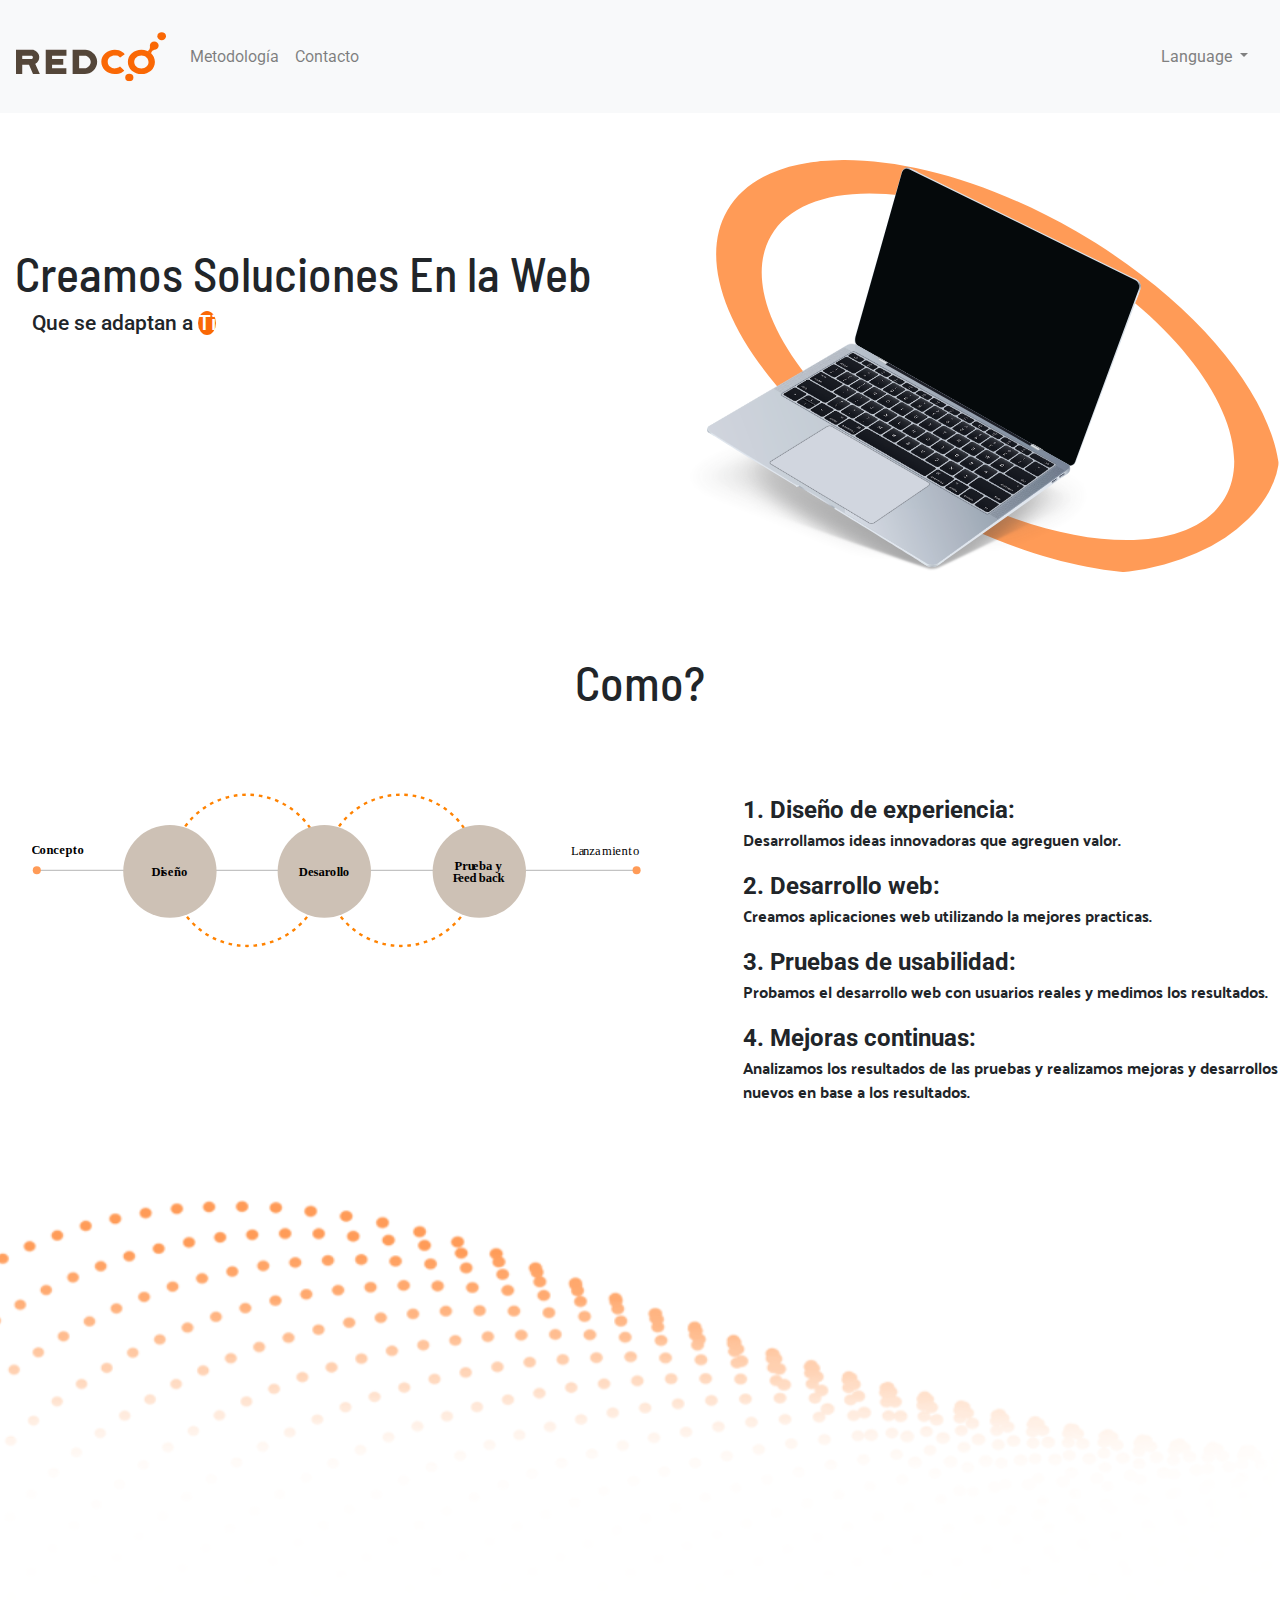
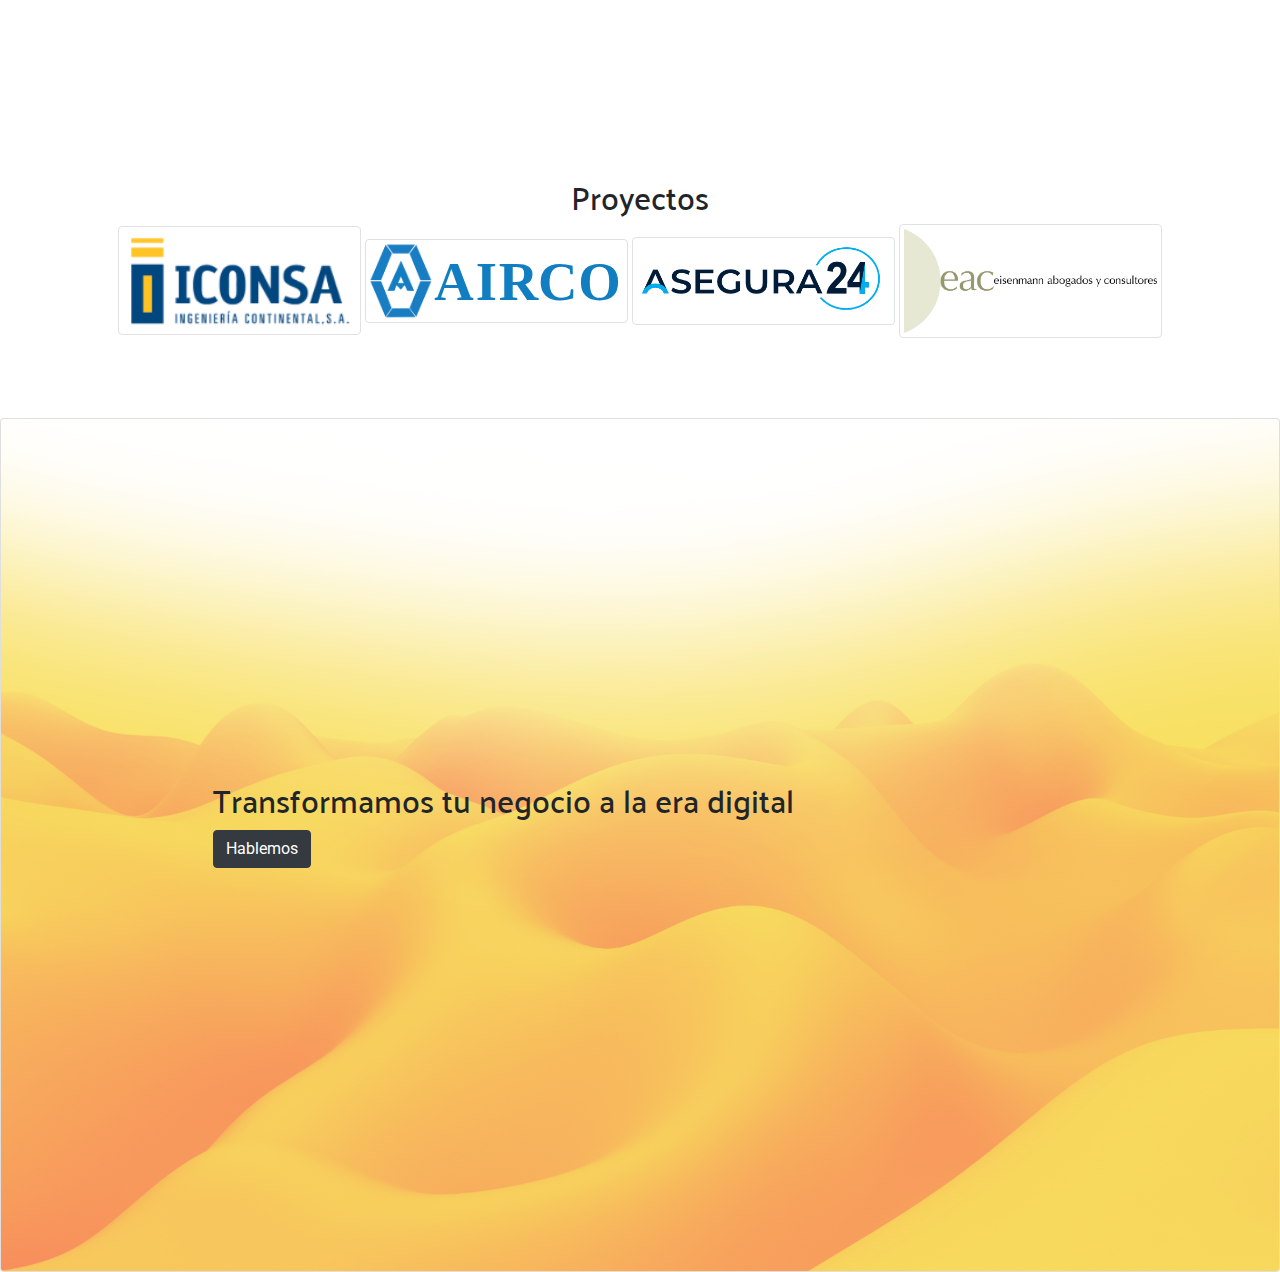
==== index.html @ 91403da6 "first commit" ====
<!DOCTYPE html>
<html lang="en" dir="ltr">
  <head>

    <!-- Global site tag (gtag.js) - Google Analytics -->
<script async src="https://www.googletagmanager.com/gtag/js?id=UA-141901890-1"></script>
<script>
  window.dataLayer = window.dataLayer || [];
  function gtag(){dataLayer.push(arguments);}
  gtag('js', new Date());

  gtag('config', 'UA-141901890-1');
</script>

<!-- Google Tag Manager -->
<script>(function(w,d,s,l,i){w[l]=w[l]||[];w[l].push({'gtm.start':
new Date().getTime(),event:'gtm.js'});var f=d.getElementsByTagName(s)[0],
j=d.createElement(s),dl=l!='dataLayer'?'&l='+l:'';j.async=true;j.src=
'https://www.googletagmanager.com/gtm.js?id='+i+dl;f.parentNode.insertBefore(j,f);
})(window,document,'script','dataLayer','GTM-KHWLVS6');</script>
<!-- End Google Tag Manager -->

<!--Reset CSS -->

<link rel="stylesheet" href="./resources/reset.css" type="text/css">

<!-- Bootstrap -->

   <link rel="stylesheet" href="https://stackpath.bootstrapcdn.com/bootstrap/4.3.1/css/bootstrap.min.css" integrity="sha384-ggOyR0iXCbMQv3Xipma34MD+dH/1fQ784/j6cY/iJTQUOhcWr7x9JvoRxT2MZw1T" crossorigin="anonymous">
    <script src="https://stackpath.bootstrapcdn.com/bootstrap/4.3.1/js/bootstrap.min.js" integrity="sha384-JjSmVgyd0p3pXB1rRibZUAYoIIy6OrQ6VrjIEaFf/nJGzIxFDsf4x0xIM+B07jRM" crossorigin="anonymous"></script>
    <link href="https://fonts.googleapis.com/css?family=Roboto" rel="stylesheet">
    <link rel="stylesheet" href="https://use.fontawesome.com/releases/v5.8.1/css/all.css" integrity="sha384-50oBUHEmvpQ+1lW4y57PTFmhCaXp0ML5d60M1M7uH2+nqUivzIebhndOJK28anvf" crossorigin="anonymous">
    <link rel="stylesheet" type="text/css" href="./resources/CSS/custom.css">

<!-- font family -->

<link href="https://fonts.googleapis.com/css?family=Barlow+Semi+Condensed|Open+Sans|Palanquin&display=swap" rel="stylesheet">


<!-- Style -->
<link rel="stylesheet" href="./resources/style.css" type="text/css">
<meta name="viewport" content="width=device-width, initial-scale=1">
    <meta charset="utf-8">
    <title>Redco</title>
  </head>
  <body>

<!-- Sales IQ -->

    <script type="text/javascript">
var $zoho=$zoho || {};$zoho.salesiq = $zoho.salesiq ||
{widgetcode:"45feb1bc8285ac81fd6139493c2a623e1edc1c31df219e6a830754f1399169911a2010ab7b6727677d37b27582c0e9c4", values:{},ready:function(){}};
var d=document;s=d.createElement("script");s.type="text/javascript";s.id="zsiqscript";s.defer=true;
s.src="https://salesiq.zoho.com/widget";t=d.getElementsByTagName("script")[0];t.parentNode.insertBefore(s,t);d.write("<div id='zsiqwidget'></div>");
</script>

    <!-- Google Tag Manager (noscript) -->
 <noscript><iframe src="https://www.googletagmanager.com/ns.html?id=GTM-KHWLVS6"
 height="0" width="0" style="display:none;visibility:hidden"></iframe></noscript>
 <!-- End Google Tag Manager (noscript) -->


<!-- Header -->


 <header>
  <nav>
    <nav class="navbar navbar-expand-md  fixed-top navbar-light bg-light">
    <a class="navbar-brand" href="">
            <img src="./resources/multimedia/Opcion 1.svg" height="87px" width="150px" alt="logo"/>
        </a>
        <button class="navbar-toggler" type="button" data-toggle="collapse" data-target="#navbarSupportedContent" aria-controls="navbarSupportedContent" aria-expanded="false" aria-label="Toggle navigation">
          <span class="navbar-toggler-icon"></span>
        </button>

        <div class="collapse navbar-collapse" id="navbarSupportedContent">
          <ul class="navbar-nav mr-auto justify-content-center">

            <li class="nav-item">
              <a class="nav-link" href="https://calendly.com/rodivan2795/45min">Metodología</a>
            </li>

            <li class="nav-item">
              <a class="nav-link" href="./servicios/productos.html">Contacto</a>
            </li>

           </div>

          </ul>
          <div class="language">
        <li class="nav-item dropdown mr-auto">
          <a class="nav-link dropdown-toggle" href="#" id="navbarDropdown" role="button" data-toggle="dropdown" aria-haspopup="true" aria-expanded="false">
            Language
          </a>
          <div class="dropdown-menu" aria-labelledby="navbarDropdown">
            <a class="dropdown-item" href="./index.html">Spanish</a>
            <a class="dropdown-item" href="./EN/indexEN.html">English</a>
          </div>
        </li>
      </div>

      </nav>
        </nav>

</header>
<main>

<section>
  <div class="banner">
    <div class="row">
      <div class="col-sm-6">
        <h1>Creamos Soluciones En la Web</h1>
         <h4 class="subheading">Que se adaptan a <span class="Ti">Ti</span></h4>
      </div>
      <div class="col-sm-6">
        <img src="./resources/multimedia/BannerImage.svg" class="img-fluid" alt="Responsive image">
      </div>
    </div>
  </div>
</section>
<section class="text-center angle">
  <a href="#como"><i class="fas fa-angle-down fa-3x"></i></a>
</section>
<section class="como" id="como">
  <h1 class="text-center">Como?</h1>
</section>

<section>
  <div class="method" id="method">
    <div class="row">
      <div class="col-sm-6">
        <img src="./resources/multimedia/Etapas.svg" class="img-fluid" alt="Responsive image">
      </div>
      <div class="col-sm-6">
        <ul class="caracteristicas">
          <li>1. Diseño de experiencia:</li><p>Desarrollamos ideas innovadoras que agreguen valor.</p>
          <li>2. Desarrollo web:</li><p>Creamos aplicaciones web utilizando la mejores practicas.</p>
          <li>3. Pruebas de usabilidad:</li><p>Probamos el desarrollo web con usuarios reales y medimos los resultados.</p>
          <li>4. Mejoras continuas:</li><p>Analizamos los resultados de las pruebas y realizamos mejoras y desarrollos nuevos en base a los resultados.</p>
        </ul>
      </div>
    </div>
  </div>

</section>

<section class="text-center angle">
  <a href="#proyectos"><i class="fas fa-angle-down fa-3x"></i></a>
</section>

<section>
  <img src="./resources/multimedia/Dot element.svg" class="img-fluid" alt="Responsive image">
</section>


<section>

  <div class="row text-center" >
    <div class="col-sm-12" id="proyectos">
      <h2>Proyectos</h2>
    </div>
  </div>

  <div class="row text-center">
    <div class="col-sm-12">
    <img src="./resources/multimedia/IconsaLogo.png" height="180px" width="243px" alt="responsive image" class="img-thumbnail">
    <img src="./resources/multimedia/AIRCO.svg" height="200px" width="263px" alt="responsive image" class="img-thumbnail">
    <img src="./resources/multimedia/AseguraLogo.png" height="200px" width="263px" alt="responsive image" class="img-thumbnail">
    <img src="./resources/multimedia/eac.png" height="200px" width="263px" alt="responsive image" class="img-thumbnail">
    </div>
  </div>



</section>









</main>

<footer class="footer">
  <div class="card">
    <img src="./resources/multimedia/FooterImage.svg" class="card-img" alt="...">

    <div class="card-img-overlay">
        <h2 class="card-title">Transformamos tu negocio a la era digital</h2>
         <a href="#" class="btn btn-dark">Hablemos</a>
    </div>
  </div>
</footer>

  <script src="https://code.jquery.com/jquery-3.3.1.slim.min.js" integrity="sha384-q8i/X+965DzO0rT7abK41JStQIAqVgRVzpbzo5smXKp4YfRvH+8abtTE1Pi6jizo" crossorigin="anonymous"></script>
  <script src="https://cdnjs.cloudflare.com/ajax/libs/popper.js/1.14.7/umd/popper.min.js" integrity="sha384-UO2eT0CpHqdSJQ6hJty5KVphtPhzWj9WO1clHTMGa3JDZwrnQq4sF86dIHNDz0W1" crossorigin="anonymous"></script>
  <script src="https://stackpath.bootstrapcdn.com/bootstrap/4.3.1/js/bootstrap.min.js" integrity="sha384-JjSmVgyd0p3pXB1rRibZUAYoIIy6OrQ6VrjIEaFf/nJGzIxFDsf4x0xIM+B07jRM" crossorigin="anonymous"></script>

</body>

</html>
---- resources/style.css ----
html {
  font-size: 16px;

}

h1 {
font-family: 'Barlow Semi Condensed', sans-serif;
font-size: 3rem;

}
 p {
   font-family: 'Palanquin', sans-serif;
   font-size: 1rem;
 }

 h2 {
font-family: 'Palanquin', sans-serif;
font-size: 2rem;

 }

 h4 {
   font-size: 1.3rem;
 }

 header {
   margin-bottom: 10rem;
 }
 .language {
  color: gray;
  list-style: none;
}

.language a {
  color: gray;
}

section {
  margin-top: 5rem;
  margin-bottom: 5rem;
}
.banner {
  margin-top: 5rem;
}
 .banner img {
   border-radius: 30%;
 }

 .banner h1 {
   margin-top: 85px;
   margin-left: 15px;
 }

.cover img {

  max-width: 400px;
  max-height: 400px;
  margin-left: 40%;
}

.subheading {
  margin-left: 1rem;
  padding-left: 1rem;
}


.Ti {
  width: 20%;
  border-radius: 50%;
  background: #FA6805;
  color: white;
}



.card-img-overlay {
  top: 40%;
  left: 15%;
}

.angle a {
  color: gray;
}
main {
  margin-top: 4rem;
}

footer {

  background-image: url("./multimedia/FooterImage.svg");
  height: 20rem;
  width: auto;
}


}

.btn {
   background-color: #FA6805;
   border: black;



}
.test {

}

.btn:hover {
  background-color: white;
  color: #FA6805;
}

.method {
  margin-left: 2rem;
  margin-top: 3rem;
}

.caracteristicas {
  margin-left: 2rem;
  font-size: 1.5rem;
  font-weight: bold;
}

.como {
  margin-top: 5rem;
  margin-bottom: 5rem;
}

footer {
  background-image: image('../resources/multimedia/Footer image.svg');
}
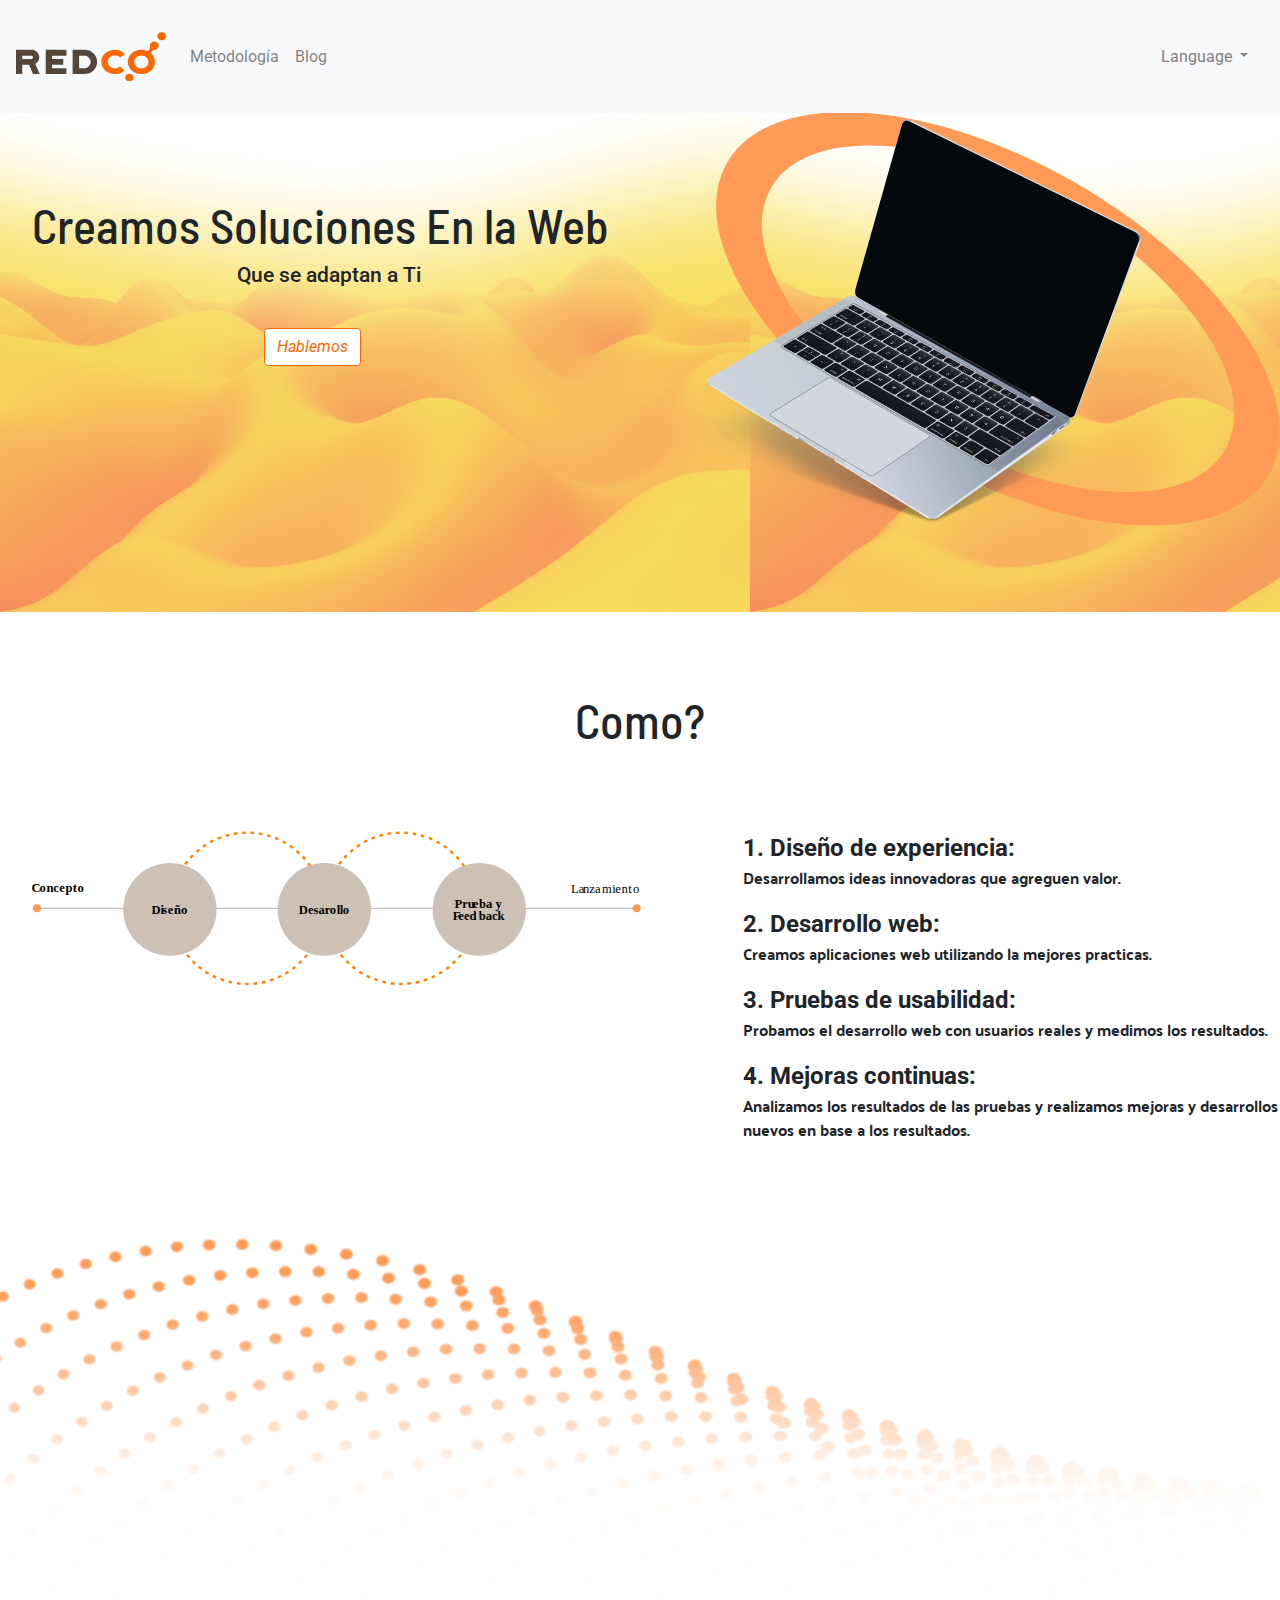
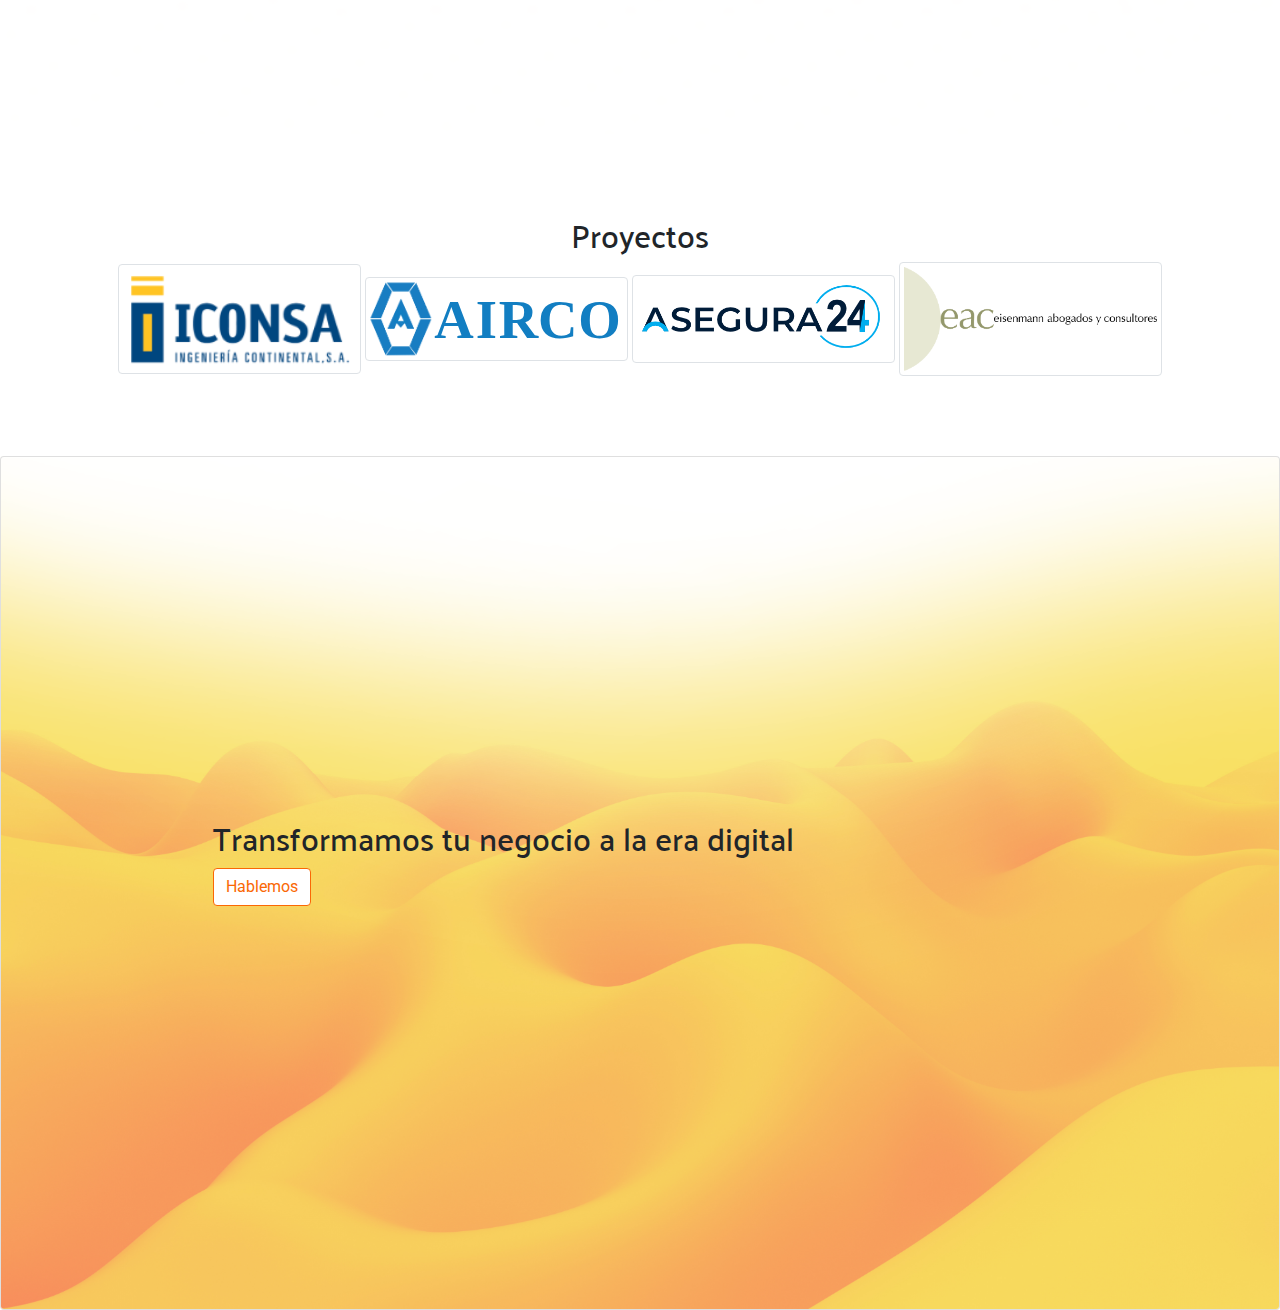
==== commit 9598fa62: "secondCommit" ====
--- a/index.html
+++ b/index.html
@@ -77,11 +77,11 @@
           <ul class="navbar-nav mr-auto justify-content-center">
 
             <li class="nav-item">
-              <a class="nav-link" href="https://calendly.com/rodivan2795/45min">Metodología</a>
+              <a class="nav-link" href="#method">Metodología</a>
             </li>
 
             <li class="nav-item">
-              <a class="nav-link" href="./servicios/productos.html">Contacto</a>
+              <a class="nav-link" href="./Blog/blogpost1.html">Blog</a>
             </li>
 
            </div>
@@ -106,11 +106,13 @@
 <main>
 
 <section>
+
   <div class="banner">
     <div class="row">
-      <div class="col-sm-6">
+      <div class="col-sm-6 text-center justify-content-center" id="BannerTitle">
         <h1>Creamos Soluciones En la Web</h1>
          <h4 class="subheading">Que se adaptan a <span class="Ti">Ti</span></h4>
+         <a href="#" class="btn btn-primary"><i class="fab fa-whatsapp">Hablemos</i></a>
       </div>
       <div class="col-sm-6">
         <img src="./resources/multimedia/BannerImage.svg" class="img-fluid" alt="Responsive image">
--- a/resources/style.css
+++ b/resources/style.css
@@ -24,9 +24,10 @@
    font-size: 1.3rem;
  }
 
- header {
-   margin-bottom: 10rem;
- }
+header {
+  margin-bottom: 7rem;
+}
+
  .language {
   color: gray;
   list-style: none;
@@ -41,10 +42,20 @@
   margin-bottom: 5rem;
 }
 .banner {
-  margin-top: 5rem;
+  height: 500px;
+  width: auto;
+background-image: url('../resources/multimedia/FooterImage.svg');
+border: none;
+background-repeat:
+
+
 }
  .banner img {
-   border-radius: 30%;
+   border: none;
+ }
+
+ .banner .col-sm-6 {
+   border: none;
  }
 
  .banner h1 {
@@ -64,12 +75,25 @@
   padding-left: 1rem;
 }
 
+.btn {
+  background-color: white;
+  color:  #FA6805;
+  border-color: #FA6805;
+}
+
+.btn:hover {
+  background-color: #FA6805;
+  color: white;
+  border-color: #FA6805;
+}
+
+.banner .btn {
+  margin-top: 2rem;
+
+}
 
 .Ti {
-  width: 20%;
-  border-radius: 50%;
-  background: #FA6805;
-  color: white;
+
 }
 
 
@@ -96,21 +120,12 @@
 
 }
 
-.btn {
-   background-color: #FA6805;
-   border: black;
 
-
-
-}
 .test {
 
 }
 
-.btn:hover {
-  background-color: white;
-  color: #FA6805;
-}
+
 
 .method {
   margin-left: 2rem;
@@ -131,3 +146,45 @@
 footer {
   background-image: image('../resources/multimedia/Footer image.svg');
 }
+
+.banner {
+  background-image: image('../resources/multimedia/Footer image.svg');
+}
+
+@media (min-width: 576px) {
+
+
+}
+ Medium devices (tablets, 768px and up)
+@media (min-width: 768px) {
+  .banner {
+    margin-top: 5rem;
+  }
+
+  header {
+    margin-bottom: 10rem;
+  }
+
+}
+
+// Large devices (desktops, 992px and up)
+@media (min-width: 992px) {
+  .banner {
+  margin-top: 5rem;
+}
+
+header {
+  margin-bottom: 10rem;
+}
+
+}
+
+// Extra large devices (large desktops, 1200px and up)
+@media (min-width: 1200px) {
+  .banner {
+    margin-top: 5rem;
+  }
+  header {
+    margin-bottom: 10rem;
+  }
+}
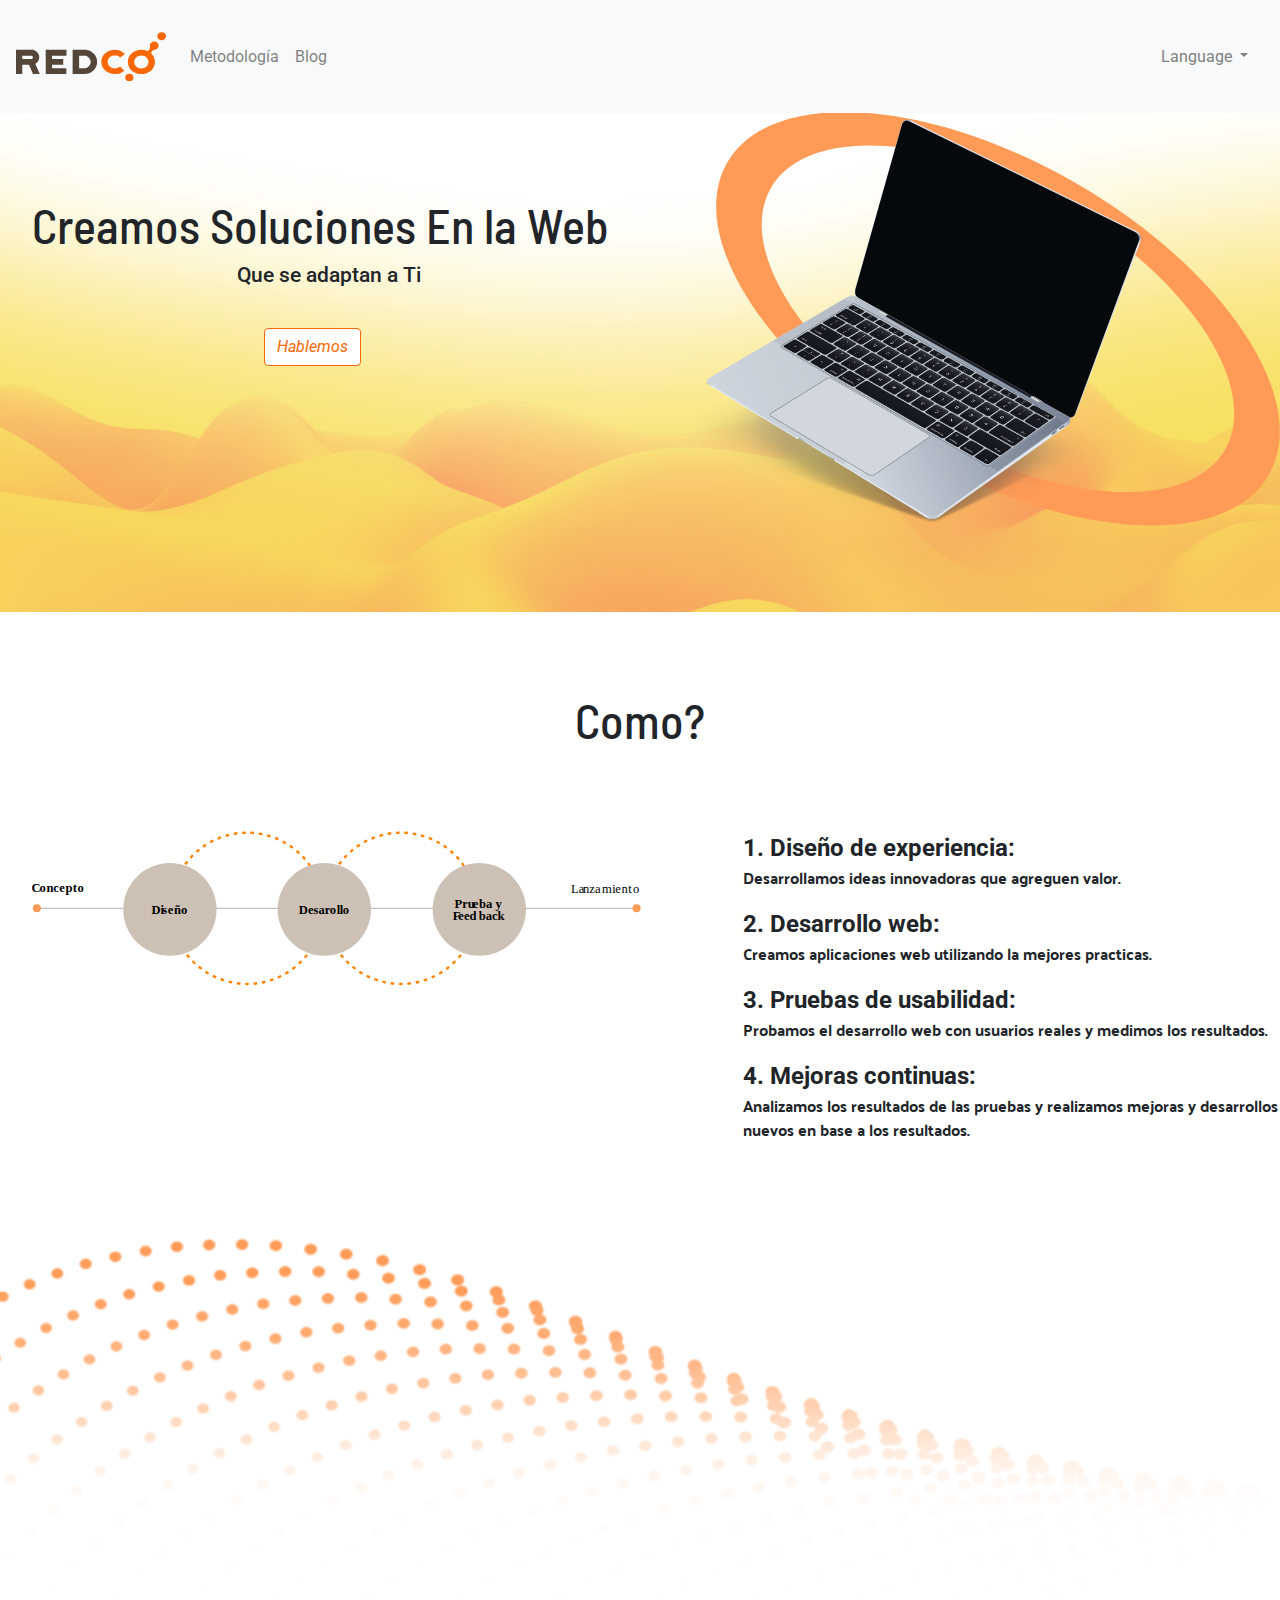
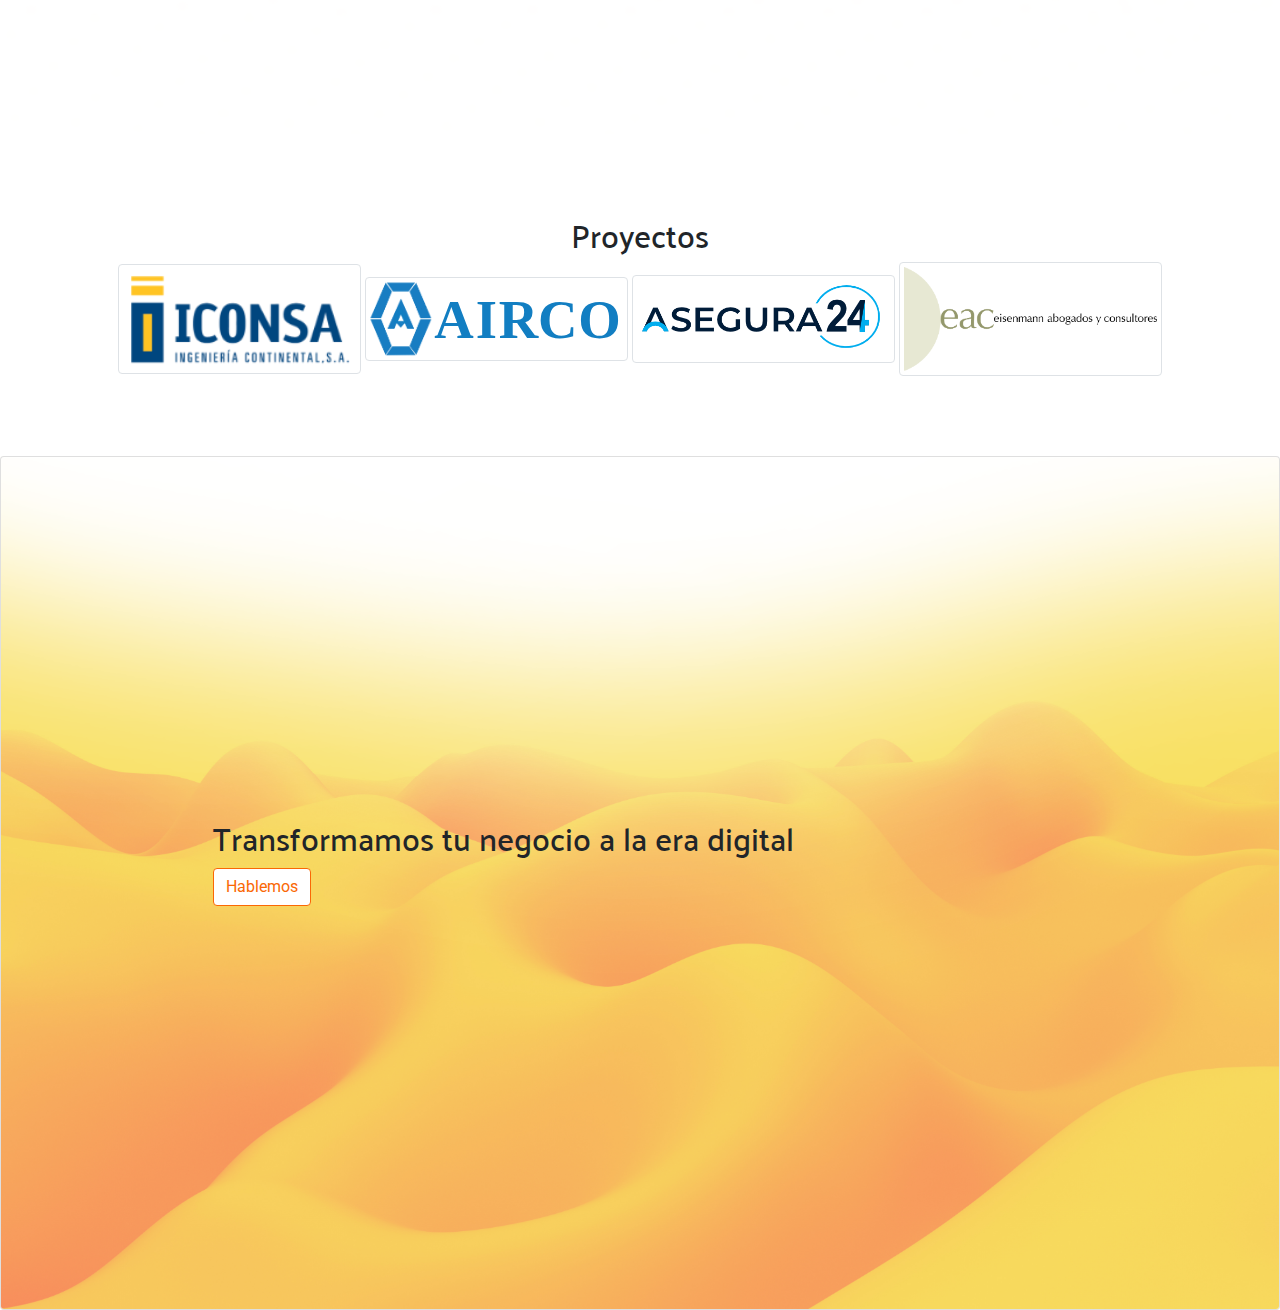
==== commit 7716f352: "thirdCommit" ====
--- a/index.html
+++ b/index.html
@@ -105,7 +105,7 @@
 </header>
 <main>
 
-<section>
+<section class="portada">
 
   <div class="banner">
     <div class="row">
--- a/resources/style.css
+++ b/resources/style.css
@@ -44,9 +44,9 @@
 .banner {
   height: 500px;
   width: auto;
-background-image: url('../resources/multimedia/FooterImage.svg');
+
 border: none;
-background-repeat:
+
 
 
 }
@@ -94,6 +94,11 @@
 
 .Ti {
 
+}
+
+.portada {
+  background-image: url('../resources/multimedia/FooterImage.svg') ;
+  background-size: cover;
 }
 
 
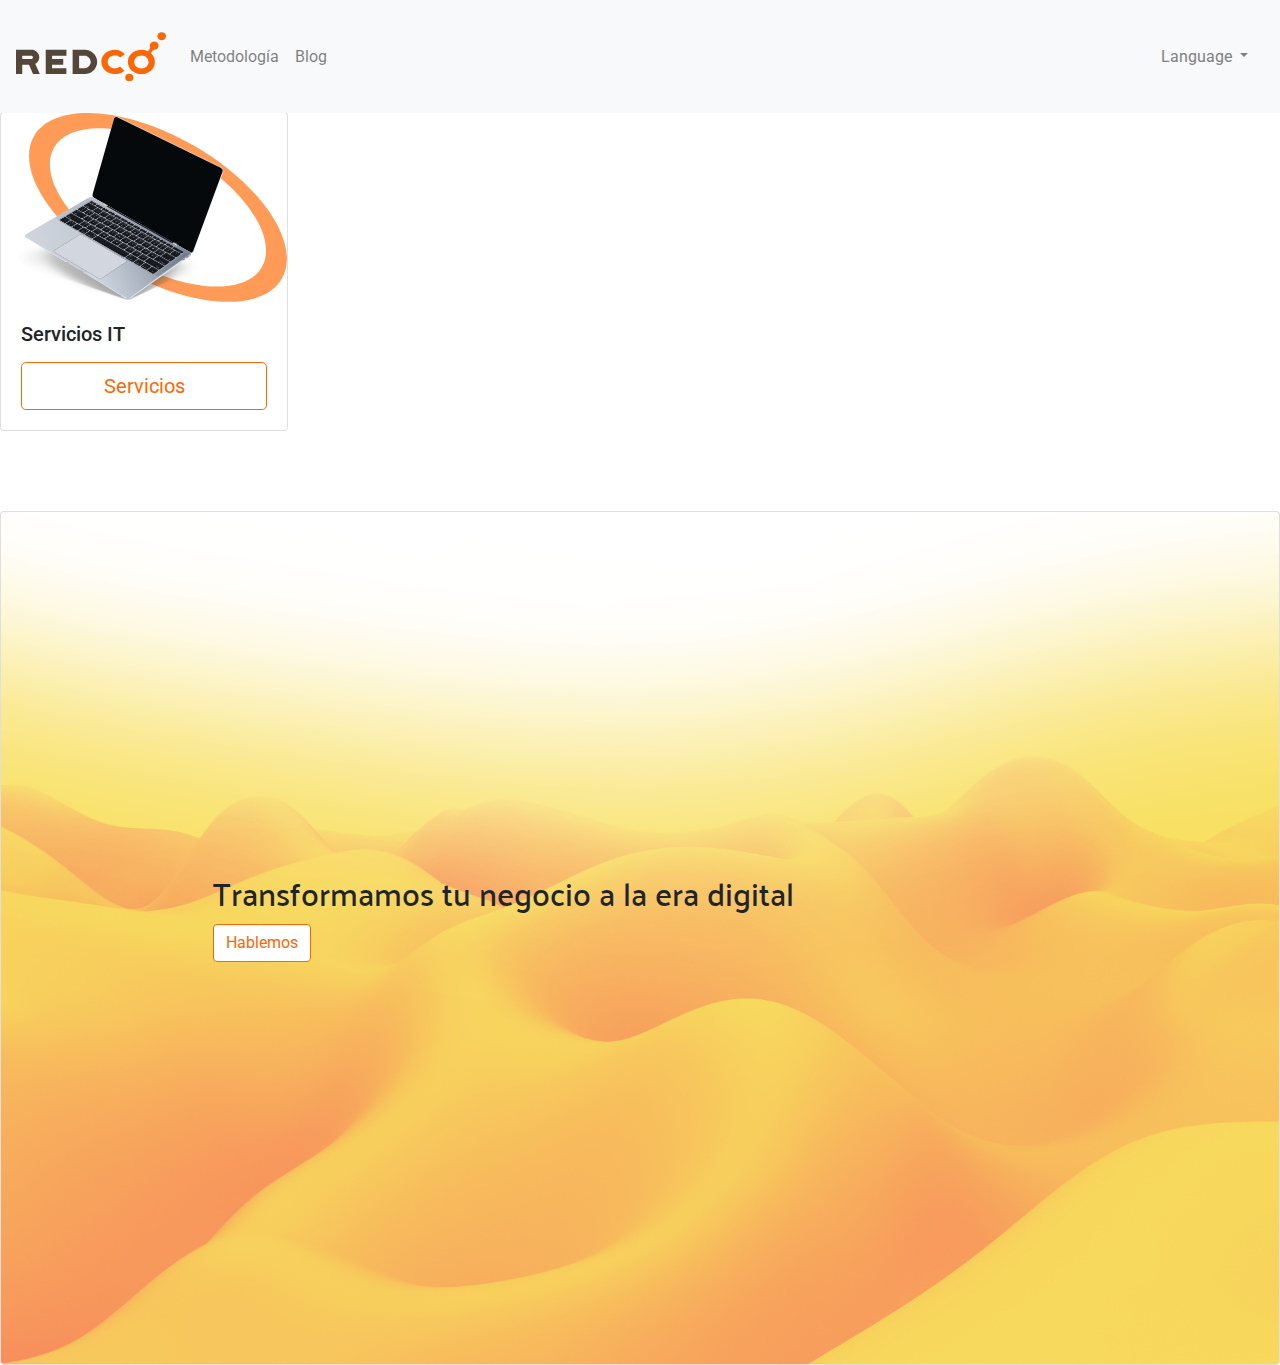
==== commit f5345024: "first" ====
--- a/index.html
+++ b/index.html
@@ -2,7 +2,7 @@
 <html lang="en" dir="ltr">
   <head>
 
-    <!-- Global site tag (gtag.js) - Google Analytics -->
+<!-- Global site tag (gtag.js) - Google Analytics -->
 <script async src="https://www.googletagmanager.com/gtag/js?id=UA-141901890-1"></script>
 <script>
   window.dataLayer = window.dataLayer || [];
@@ -81,7 +81,7 @@
             </li>
 
             <li class="nav-item">
-              <a class="nav-link" href="./Blog/blogpost1.html">Blog</a>
+              <a class="nav-link" href="./Blog/raulmoreno.html">Blog</a>
             </li>
 
            </div>
@@ -98,83 +98,22 @@
           </div>
         </li>
       </div>
-
       </nav>
-        </nav>
+      </nav>
 
 </header>
 <main>
-
-<section class="portada">
-
-  <div class="banner">
-    <div class="row">
-      <div class="col-sm-6 text-center justify-content-center" id="BannerTitle">
-        <h1>Creamos Soluciones En la Web</h1>
-         <h4 class="subheading">Que se adaptan a <span class="Ti">Ti</span></h4>
-         <a href="#" class="btn btn-primary"><i class="fab fa-whatsapp">Hablemos</i></a>
-      </div>
-      <div class="col-sm-6">
-        <img src="./resources/multimedia/BannerImage.svg" class="img-fluid" alt="Responsive image">
-      </div>
-    </div>
+  <section>
+    <div class="card" style="width: 18rem;">
+  <img src="./resources/multimedia/BannerImage.svg" class="card-img-top" alt="...">
+  <div class="card-body">
+    <h5 class="card-title">Servicios IT</h5>
+    <p class="card-text"></p>
+    <a href="#" class="btn btn-primary btn-lg btn-block">Servicios</a>
   </div>
-</section>
-<section class="text-center angle">
-  <a href="#como"><i class="fas fa-angle-down fa-3x"></i></a>
-</section>
-<section class="como" id="como">
-  <h1 class="text-center">Como?</h1>
-</section>
-
-<section>
-  <div class="method" id="method">
-    <div class="row">
-      <div class="col-sm-6">
-        <img src="./resources/multimedia/Etapas.svg" class="img-fluid" alt="Responsive image">
-      </div>
-      <div class="col-sm-6">
-        <ul class="caracteristicas">
-          <li>1. Diseño de experiencia:</li><p>Desarrollamos ideas innovadoras que agreguen valor.</p>
-          <li>2. Desarrollo web:</li><p>Creamos aplicaciones web utilizando la mejores practicas.</p>
-          <li>3. Pruebas de usabilidad:</li><p>Probamos el desarrollo web con usuarios reales y medimos los resultados.</p>
-          <li>4. Mejoras continuas:</li><p>Analizamos los resultados de las pruebas y realizamos mejoras y desarrollos nuevos en base a los resultados.</p>
-        </ul>
-      </div>
-    </div>
-  </div>
-
-</section>
-
-<section class="text-center angle">
-  <a href="#proyectos"><i class="fas fa-angle-down fa-3x"></i></a>
-</section>
-
-<section>
-  <img src="./resources/multimedia/Dot element.svg" class="img-fluid" alt="Responsive image">
-</section>
-
-
-<section>
-
-  <div class="row text-center" >
-    <div class="col-sm-12" id="proyectos">
-      <h2>Proyectos</h2>
-    </div>
-  </div>
-
-  <div class="row text-center">
-    <div class="col-sm-12">
-    <img src="./resources/multimedia/IconsaLogo.png" height="180px" width="243px" alt="responsive image" class="img-thumbnail">
-    <img src="./resources/multimedia/AIRCO.svg" height="200px" width="263px" alt="responsive image" class="img-thumbnail">
-    <img src="./resources/multimedia/AseguraLogo.png" height="200px" width="263px" alt="responsive image" class="img-thumbnail">
-    <img src="./resources/multimedia/eac.png" height="200px" width="263px" alt="responsive image" class="img-thumbnail">
-    </div>
-  </div>
-
-
-
-</section>
+</div>
+  </section>
+</main>
 
 
 
@@ -184,7 +123,7 @@
 
 
 
-</main>
+
 
 <footer class="footer">
   <div class="card">
